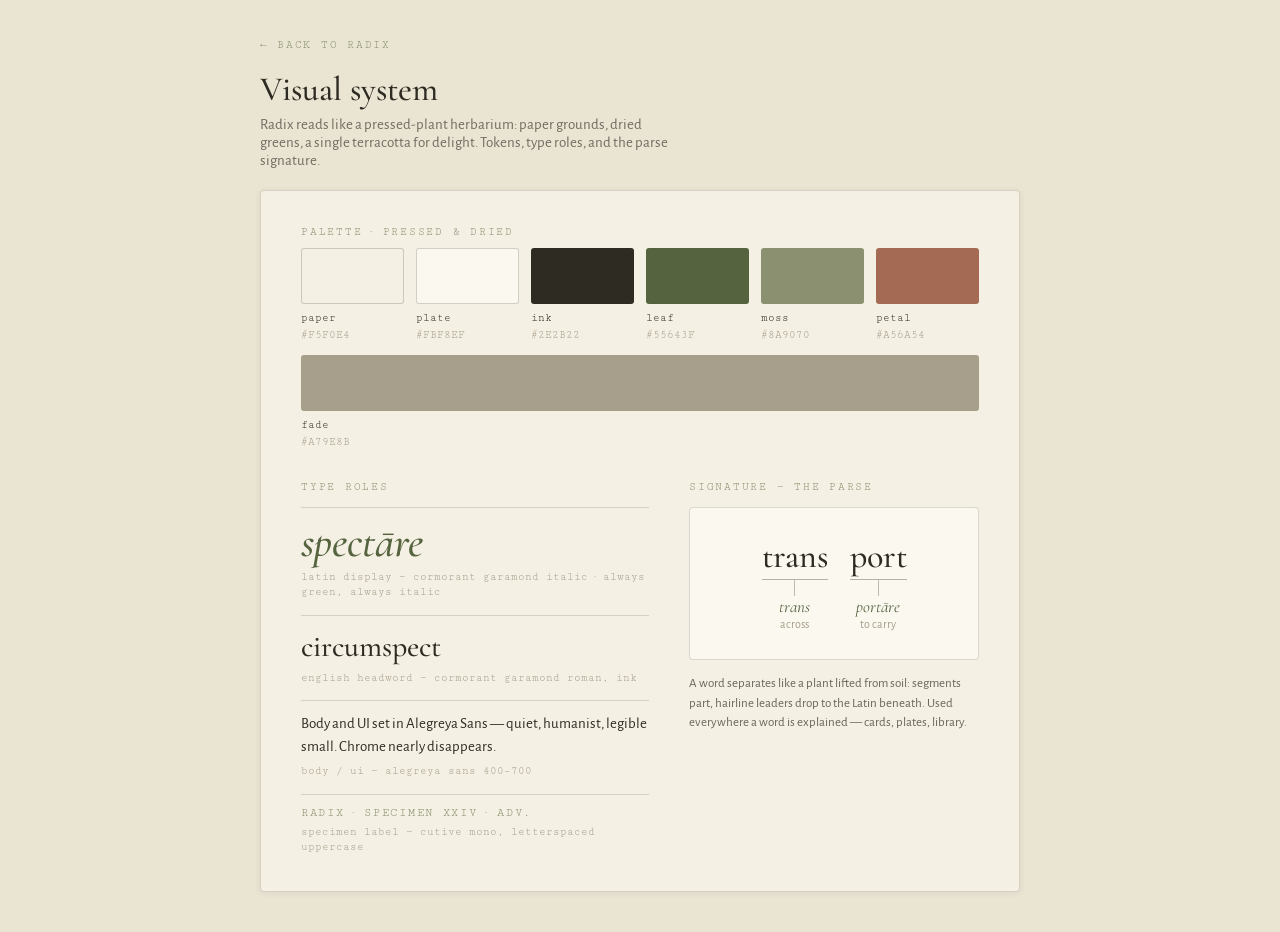
==== styleguide.html @ 4b4373bf "Implement Radix — a herbarium of Latin roots Faithful implementation of the Radix.dc.html design (mo" ====
<!DOCTYPE html>
<html lang="en">
<head>
<meta charset="utf-8">
<meta name="viewport" content="width=device-width, initial-scale=1">
<title>Radix — visual system</title>
<meta name="description" content="Radix visual system — palette, type roles, and the parse signature.">
<link rel="preconnect" href="https://fonts.googleapis.com">
<link rel="preconnect" href="https://fonts.gstatic.com" crossorigin>
<link href="https://fonts.googleapis.com/css2?family=Alegreya+Sans:ital,wght@0,400;0,500;0,700;1,400&family=Cormorant+Garamond:ital,wght@0,500;0,600;1,500;1,600&family=Cutive+Mono&display=swap" rel="stylesheet">
<link rel="icon" href="data:image/svg+xml,%3Csvg xmlns='http://www.w3.org/2000/svg' viewBox='0 0 120 120'%3E%3Cpath d='M60 108 C 55 78, 65 52, 60 22' stroke='%2355643F' stroke-width='3' fill='none'/%3E%3Cellipse cx='45' cy='80' rx='14' ry='6' fill='%2355643F' transform='rotate(-34 45 80)'/%3E%3Cellipse cx='75' cy='62' rx='14' ry='6' fill='%2355643F' transform='rotate(34 75 62)'/%3E%3Cellipse cx='46' cy='46' rx='13' ry='6' fill='%2355643F' transform='rotate(-34 46 46)'/%3E%3Ccircle cx='60' cy='14' r='5' fill='%23A56A54'/%3E%3Ccircle cx='52' cy='20' r='5' fill='%23A56A54'/%3E%3Ccircle cx='68' cy='20' r='5' fill='%23A56A54'/%3E%3C/svg%3E">
<style>
  :root {
    --paper:#F5F0E4; --plate:#FBF8EF; --ink:#2E2B22; --leaf:#55643F;
    --moss:#8A9070; --petal:#A56A54; --fade:#A79E8B; --desk:#EAE4D3;
    --line:rgba(46,43,34,.16);
    --display:'Cormorant Garamond',Georgia,serif;
    --body:'Alegreya Sans',-apple-system,sans-serif;
    --mono:'Cutive Mono',ui-monospace,monospace;
  }
  * { margin:0; padding:0; box-sizing:border-box; }
  body {
    background:var(--desk); color:var(--ink); font-family:var(--body);
    min-height:100dvh; display:flex; flex-direction:column; align-items:center;
    padding:40px 16px; -webkit-font-smoothing:antialiased;
  }
  .back {
    align-self:flex-start; max-width:760px; width:100%; margin:0 auto 18px;
    font:11px/1 var(--mono); letter-spacing:.16em; text-transform:uppercase;
    color:var(--moss); text-decoration:none;
  }
  .back:hover { color:var(--leaf); }
  .lede { max-width:760px; width:100%; margin:0 auto 20px; }
  .lede h1 { font-family:var(--display); font-weight:500; font-size:34px; color:var(--ink); }
  .lede p  { font-size:15px; color:rgba(46,43,34,.65); margin-top:6px; max-width:52ch; }

  .card {
    width:760px; max-width:100%; background:var(--paper);
    border:1px solid var(--line); border-radius:4px; box-shadow:0 1px 6px rgba(46,43,34,.07);
    padding:36px 40px; display:flex; flex-direction:column; gap:32px;
  }
  .eyebrow { font:11px/1 var(--mono); letter-spacing:.16em; text-transform:uppercase; color:var(--moss); }
  .swatches { display:flex; gap:12px; flex-wrap:wrap; }
  .sw { flex:1 1 90px; display:flex; flex-direction:column; gap:6px; }
  .chip { height:56px; border-radius:3px; }
  .chip.b { border:1px solid rgba(46,43,34,.2); }
  .sw .name { font:11px/1.5 var(--mono); color:var(--ink); }
  .sw .hex { color:var(--fade); }

  .cols { display:flex; gap:40px; }
  .col-a { flex:1.2; display:flex; flex-direction:column; gap:14px; }
  .col-b { flex:1; display:flex; flex-direction:column; gap:14px; }
  .role { border-top:1px solid var(--line); padding-top:12px; }
  .role .note { font:11px/1.4 var(--mono); color:var(--fade); margin-top:6px; }
  .r-latin { font-family:var(--display); font-style:italic; font-weight:500; font-size:44px; line-height:1; color:var(--leaf); }
  .r-head  { font-family:var(--display); font-weight:500; font-size:30px; color:var(--ink); }
  .r-body  { font-size:15px; line-height:1.5; }
  .r-spec  { font:12px/1 var(--mono); letter-spacing:.14em; text-transform:uppercase; color:var(--moss); }

  .sig {
    background:var(--plate); border:1px solid var(--line); border-radius:4px;
    padding:28px 20px; display:flex; flex-direction:column; align-items:center;
  }
  .sig-row { display:flex; gap:22px; align-items:baseline; }
  .seg { display:flex; flex-direction:column; align-items:center; }
  .seg .surface { font-family:var(--display); font-weight:500; font-size:34px; border-bottom:1px solid rgba(46,43,34,.35); padding-bottom:2px; }
  .seg .leader { width:1px; height:16px; background:rgba(46,43,34,.3); }
  .seg .root { font-family:var(--display); font-style:italic; font-size:17px; color:var(--leaf); }
  .seg .gl { font-size:12px; color:var(--fade); }
  .caption { font-size:13px; line-height:1.5; color:rgba(46,43,34,.7); }

  @media (max-width:680px) {
    .cols { flex-direction:column; gap:28px; }
    .card { padding:26px 22px; }
  }
</style>
</head>
<body>
  <a class="back" href="index.html">&larr; back to radix</a>
  <div class="lede">
    <h1>Visual system</h1>
    <p>Radix reads like a pressed-plant herbarium: paper grounds, dried greens, a single terracotta for delight. Tokens, type roles, and the parse signature.</p>
  </div>

  <div class="card">
    <!-- Palette -->
    <div style="display:flex;flex-direction:column;gap:10px">
      <div class="eyebrow">Palette · pressed &amp; dried</div>
      <div class="swatches">
        <div class="sw"><div class="chip b" style="background:#F5F0E4"></div><div class="name">paper<br><span class="hex">#F5F0E4</span></div></div>
        <div class="sw"><div class="chip b" style="background:#FBF8EF"></div><div class="name">plate<br><span class="hex">#FBF8EF</span></div></div>
        <div class="sw"><div class="chip" style="background:#2E2B22"></div><div class="name">ink<br><span class="hex">#2E2B22</span></div></div>
        <div class="sw"><div class="chip" style="background:#55643F"></div><div class="name">leaf<br><span class="hex">#55643F</span></div></div>
        <div class="sw"><div class="chip" style="background:#8A9070"></div><div class="name">moss<br><span class="hex">#8A9070</span></div></div>
        <div class="sw"><div class="chip" style="background:#A56A54"></div><div class="name">petal<br><span class="hex">#A56A54</span></div></div>
        <div class="sw"><div class="chip" style="background:#A79E8B"></div><div class="name">fade<br><span class="hex">#A79E8B</span></div></div>
      </div>
    </div>

    <div class="cols">
      <!-- Type roles -->
      <div class="col-a">
        <div class="eyebrow">Type roles</div>
        <div class="role"><div class="r-latin">spectāre</div><div class="note">latin display — cormorant garamond italic · always green, always italic</div></div>
        <div class="role"><div class="r-head">circumspect</div><div class="note">english headword — cormorant garamond roman, ink</div></div>
        <div class="role"><div class="r-body">Body and UI set in Alegreya Sans — quiet, humanist, legible small. Chrome nearly disappears.</div><div class="note">body / ui — alegreya sans 400–700</div></div>
        <div class="role"><div class="r-spec">radix · specimen xxiv · adv.</div><div class="note">specimen label — cutive mono, letterspaced uppercase</div></div>
      </div>

      <!-- Signature -->
      <div class="col-b">
        <div class="eyebrow">Signature — the parse</div>
        <div class="sig">
          <div class="sig-row">
            <div class="seg"><div class="surface">trans</div><div class="leader"></div><div class="root">trans</div><div class="gl">across</div></div>
            <div class="seg"><div class="surface">port</div><div class="leader"></div><div class="root">portāre</div><div class="gl">to carry</div></div>
          </div>
        </div>
        <div class="caption">A word separates like a plant lifted from soil: segments part, hairline leaders drop to the Latin beneath. Used everywhere a word is explained — cards, plates, library.</div>
      </div>
    </div>
  </div>
</body>
</html>
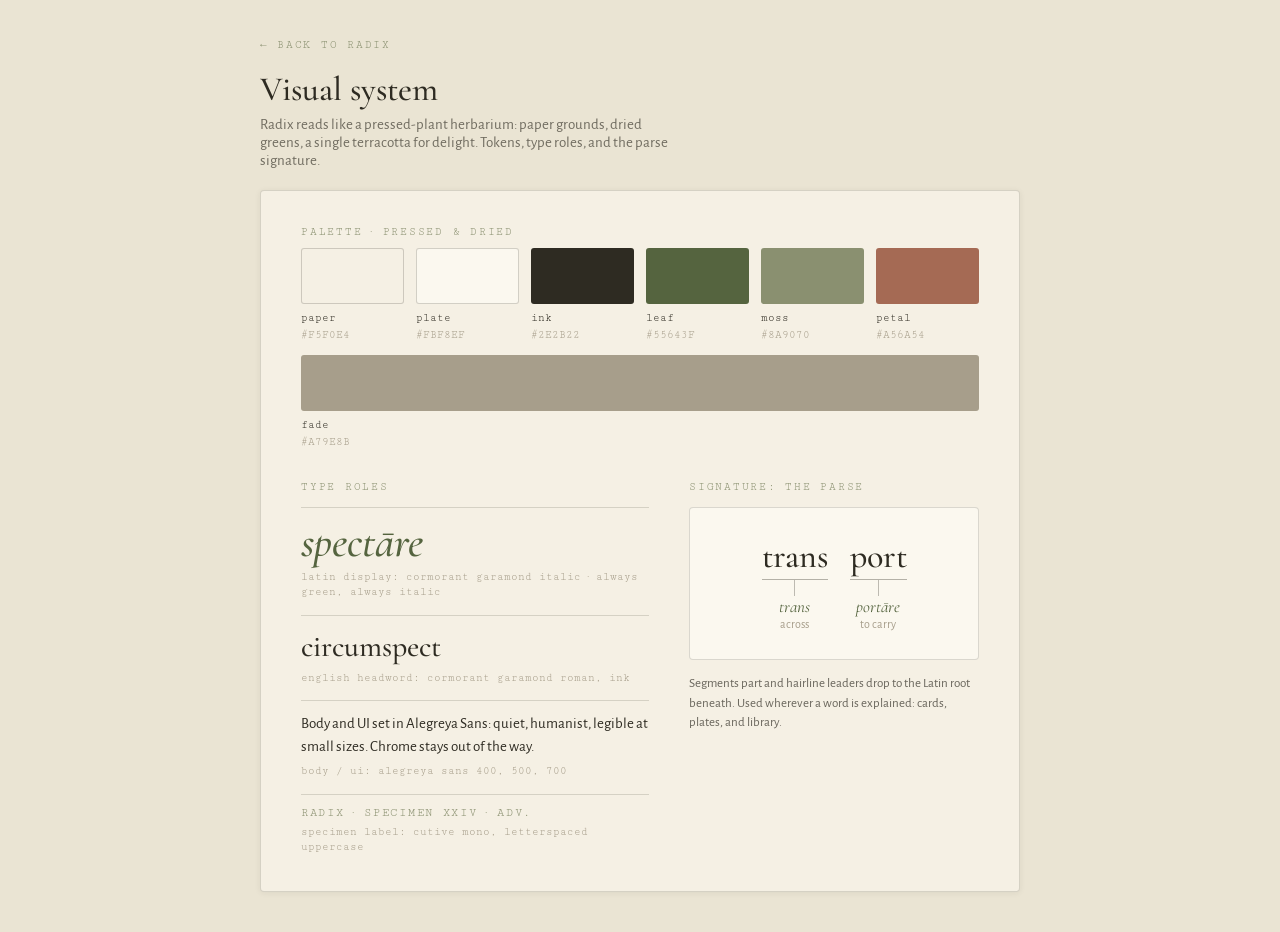
==== commit cf1fdda2: "copy: root (Neon audit 3/3)" ====
--- a/styleguide.html
+++ b/styleguide.html
@@ -3,8 +3,8 @@
 <head>
 <meta charset="utf-8">
 <meta name="viewport" content="width=device-width, initial-scale=1">
-<title>Radix — visual system</title>
-<meta name="description" content="Radix visual system — palette, type roles, and the parse signature.">
+<title>Radix: visual system</title>
+<meta name="description" content="Radix visual system: palette, type roles, and the parse signature.">
 <link rel="preconnect" href="https://fonts.googleapis.com">
 <link rel="preconnect" href="https://fonts.gstatic.com" crossorigin>
 <link href="https://fonts.googleapis.com/css2?family=Alegreya+Sans:ital,wght@0,400;0,500;0,700;1,400&family=Cormorant+Garamond:ital,wght@0,500;0,600;1,500;1,600&family=Cutive+Mono&display=swap" rel="stylesheet">
@@ -101,22 +101,22 @@
       <!-- Type roles -->
       <div class="col-a">
         <div class="eyebrow">Type roles</div>
-        <div class="role"><div class="r-latin">spectāre</div><div class="note">latin display — cormorant garamond italic · always green, always italic</div></div>
-        <div class="role"><div class="r-head">circumspect</div><div class="note">english headword — cormorant garamond roman, ink</div></div>
-        <div class="role"><div class="r-body">Body and UI set in Alegreya Sans — quiet, humanist, legible small. Chrome nearly disappears.</div><div class="note">body / ui — alegreya sans 400–700</div></div>
-        <div class="role"><div class="r-spec">radix · specimen xxiv · adv.</div><div class="note">specimen label — cutive mono, letterspaced uppercase</div></div>
+        <div class="role"><div class="r-latin">spectāre</div><div class="note">latin display: cormorant garamond italic · always green, always italic</div></div>
+        <div class="role"><div class="r-head">circumspect</div><div class="note">english headword: cormorant garamond roman, ink</div></div>
+        <div class="role"><div class="r-body">Body and UI set in Alegreya Sans: quiet, humanist, legible at small sizes. Chrome stays out of the way.</div><div class="note">body / ui: alegreya sans 400, 500, 700</div></div>
+        <div class="role"><div class="r-spec">radix · specimen xxiv · adv.</div><div class="note">specimen label: cutive mono, letterspaced uppercase</div></div>
       </div>
 
       <!-- Signature -->
       <div class="col-b">
-        <div class="eyebrow">Signature — the parse</div>
+        <div class="eyebrow">Signature: the parse</div>
         <div class="sig">
           <div class="sig-row">
             <div class="seg"><div class="surface">trans</div><div class="leader"></div><div class="root">trans</div><div class="gl">across</div></div>
             <div class="seg"><div class="surface">port</div><div class="leader"></div><div class="root">portāre</div><div class="gl">to carry</div></div>
           </div>
         </div>
-        <div class="caption">A word separates like a plant lifted from soil: segments part, hairline leaders drop to the Latin beneath. Used everywhere a word is explained — cards, plates, library.</div>
+        <div class="caption">Segments part and hairline leaders drop to the Latin root beneath. Used wherever a word is explained: cards, plates, and library.</div>
       </div>
     </div>
   </div>
